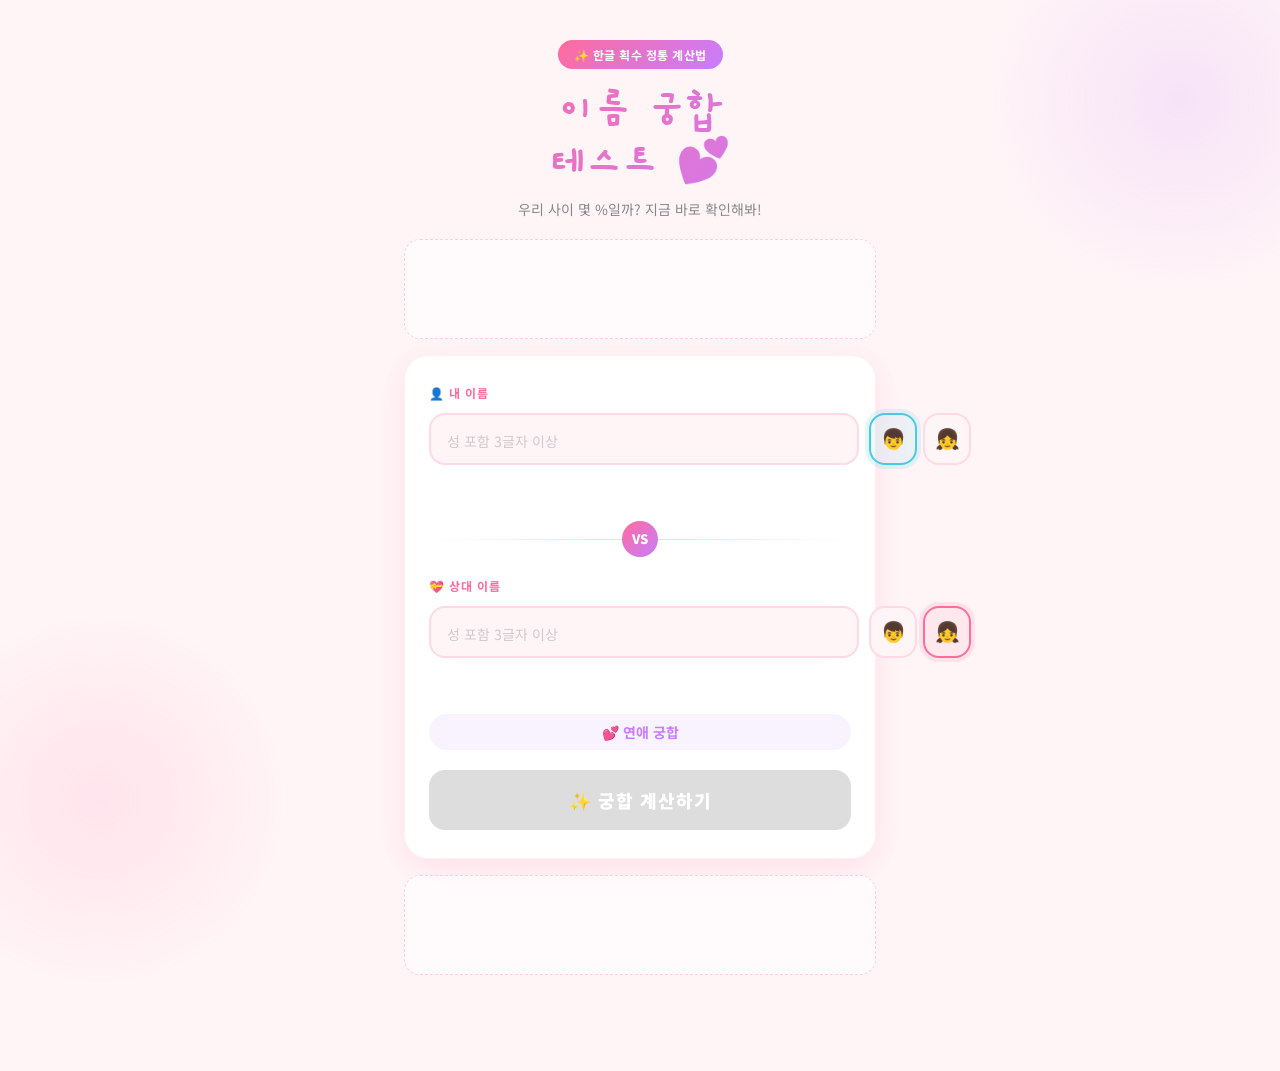
==== result.html @ c853cb2a "Add files via upload" ====
<!DOCTYPE html>
<html lang="ko">
<head>
  <meta charset="UTF-8">
  <meta name="viewport" content="width=device-width, initial-scale=1.0, maximum-scale=1.0">
  <title>이름 궁합 결과 💕 | name.dozard.com</title>
  <meta name="description" content="이름 궁합 테스트 결과를 확인해보세요!">
  <meta property="og:title" content="이름 궁합 테스트 결과 💕">
  <meta property="og:description" content="우리 궁합 몇 %? 지금 바로 확인해봐!">
  <meta property="og:image" content="https://name.dozard.com/assets/img/og.png">
  <meta property="og:url" content="https://name.dozard.com">
  <link rel="stylesheet" href="assets/css/style.css">
  <script async src="https://pagead2.googlesyndication.com/pagead/js/adsbygoogle.js?client=ca-pub-5636953164692974" crossorigin="anonymous"></script>
  <!-- 카카오 SDK -->
  <script src="https://t1.kakaocdn.net/kakao_js_sdk/2.7.2/kakao.min.js" crossorigin="anonymous"></script>

  <style>
    /* 하트 게이지 SVG 애니메이션 */
    .heart-fill {
      transition: stroke-dashoffset 1.5s cubic-bezier(0.4, 0, 0.2, 1);
    }

    /* 컨페티 */
    @keyframes confettiFall {
      0% { transform: translateY(-10px) rotate(0deg); opacity: 1; }
      100% { transform: translateY(100vh) rotate(720deg); opacity: 0; }
    }

    .confetti {
      position: fixed;
      width: 10px;
      height: 10px;
      border-radius: 2px;
      animation: confettiFall linear forwards;
      z-index: 9998;
      pointer-events: none;
    }

    /* 결과 카드 등장 */
    .result-card-animate {
      animation: resultCardIn 0.6s cubic-bezier(0.175, 0.885, 0.32, 1.275);
    }

    @keyframes resultCardIn {
      from { transform: scale(0.8) translateY(30px); opacity: 0; }
      to { transform: scale(1) translateY(0); opacity: 1; }
    }

    /* 점수 카운트업 */
    .score-countup {
      animation: scoreIn 0.5s ease;
    }

    @keyframes scoreIn {
      from { transform: scale(0.5); opacity: 0; }
      to { transform: scale(1); opacity: 1; }
    }

    /* 낮은점수 흔들기 */
    @keyframes shake {
      0%, 100% { transform: translateX(0); }
      20% { transform: translateX(-8px); }
      40% { transform: translateX(8px); }
      60% { transform: translateX(-6px); }
      80% { transform: translateX(6px); }
    }

    .shake { animation: shake 0.5s ease; }

    /* 게이지 바 */
    .gauge-wrap {
      margin: 0 auto 20px;
      width: 100%;
    }

    .gauge-bar-bg {
      background: #f0f0f0;
      border-radius: 100px;
      height: 20px;
      overflow: hidden;
      margin-bottom: 8px;
    }

    .gauge-bar-fill {
      height: 100%;
      border-radius: 100px;
      width: 0%;
      transition: width 1.5s cubic-bezier(0.4, 0, 0.2, 1);
      position: relative;
      overflow: hidden;
    }

    .gauge-bar-fill::after {
      content: '';
      position: absolute;
      top: 0; left: -100%;
      width: 100%; height: 100%;
      background: linear-gradient(90deg, transparent, rgba(255,255,255,0.4), transparent);
      animation: shimmer 2s infinite;
    }

    @keyframes shimmer {
      to { left: 100%; }
    }

    .gauge-score {
      text-align: right;
      font-family: 'Gaegu', cursive;
      font-size: 28px;
      font-weight: 700;
      color: var(--dark);
    }

    /* 다시하기 */
    .retry-section {
      text-align: center;
      margin-top: 8px;
    }

    /* 관련 콘텐츠 */
    .related-section {
      margin-top: 8px;
    }

    .related-title {
      font-size: 13px;
      font-weight: 700;
      color: var(--gray);
      margin-bottom: 10px;
      text-align: center;
    }

    .related-cards {
      display: flex;
      gap: 8px;
    }

    .related-card {
      flex: 1;
      background: white;
      border-radius: var(--radius-sm);
      padding: 16px 12px;
      text-align: center;
      box-shadow: 0 4px 12px rgba(255,107,157,0.1);
      border: 1.5px solid rgba(255,107,157,0.1);
      cursor: pointer;
      transition: all 0.2s;
      text-decoration: none;
      color: var(--dark);
    }

    .related-card:active { transform: scale(0.97); }

    .related-card .rc-emoji { font-size: 24px; margin-bottom: 6px; }
    .related-card .rc-title { font-size: 12px; font-weight: 700; }
    .related-card .rc-sub { font-size: 11px; color: var(--gray); }
  </style>
</head>
<body>

<!-- 파티클 컨테이너 -->
<div class="particles" id="particles"></div>

<div class="container">

  <!-- 헤더 -->
  <div class="header" style="padding: 28px 0 16px;">
    <div class="header-badge">✨ 궁합 결과</div>
    <h1 style="font-size:28px;">이름 궁합<br>결과 발표! 💕</h1>
  </div>

  <!-- 상단 배너 광고 -->
  <div class="ad-banner">
    <ins class="adsbygoogle"
         style="display:block"
         data-ad-client="ca-pub-5636953164692974"
         data-ad-slot="RESULT_TOP_BANNER_SLOT_ID"
         data-ad-format="auto"
         data-full-width-responsive="true"></ins>
    <script>(adsbygoogle = window.adsbygoogle || []).push({});</script>
  </div>

  <!-- 결과 카드 -->
  <div class="card result-card-animate" id="resultCard" style="display:none;">

    <!-- 궁합 타입 -->
    <div class="result-type-badge" id="resultTypeBadge">💕 연애 궁합</div>

    <!-- 이름 -->
    <div class="result-names" id="resultNames">
      <span id="rName1">-</span>
      <span class="connector">♥</span>
      <span id="rName2">-</span>
    </div>

    <!-- 게이지 바 -->
    <div class="gauge-wrap">
      <div class="gauge-bar-bg">
        <div class="gauge-bar-fill" id="gaugeBar"></div>
      </div>
      <div class="gauge-score" id="gaugeScore">0%</div>
    </div>

    <!-- 이모지 -->
    <span class="result-emoji" id="resultEmoji">💕</span>

    <!-- 등급 -->
    <div class="result-grade" id="resultGrade" style="color: var(--pink);">-</div>

    <!-- 설명 -->
    <div class="result-desc" id="resultDesc">-</div>

    <!-- 액션 버튼 -->
    <div class="action-btns">
      <button class="action-btn btn-kakao" onclick="onKakaoShare()">
        <img src="https://developers.kakao.com/assets/img/about/logos/kakaotalksharing/kakaotalk_sharing_btn_medium.png"
             style="width:20px;height:20px;" alt="카카오"> 카카오 공유
      </button>
      <button class="action-btn btn-save" onclick="onSaveImage()">
        📸 이미지 저장
      </button>
    </div>
    <div style="margin-top:8px;">
      <button class="action-btn btn-retry" onclick="goHome()" style="width:100%;">
        🔄 다른 이름으로 테스트하기
      </button>
    </div>

  </div>

  <!-- 중간 배너 광고 -->
  <div class="ad-banner">
    <ins class="adsbygoogle"
         style="display:block"
         data-ad-client="ca-pub-5636953164692974"
         data-ad-slot="RESULT_MID_BANNER_SLOT_ID"
         data-ad-format="auto"
         data-full-width-responsive="true"></ins>
    <script>(adsbygoogle = window.adsbygoogle || []).push({});</script>
  </div>

  <!-- 관련 콘텐츠 -->
  <div class="related-section">
    <div class="related-title">✨ 다른 테스트도 해보기</div>
    <div class="related-cards">
      <a class="related-card" href="index.html">
        <div class="rc-emoji">💕</div>
        <div class="rc-title">이름 궁합</div>
        <div class="rc-sub">다시 테스트</div>
      </a>
      <a class="related-card" href="#">
        <div class="rc-emoji">⭐</div>
        <div class="rc-title">별자리 궁합</div>
        <div class="rc-sub">준비 중</div>
      </a>
      <a class="related-card" href="#">
        <div class="rc-emoji">🩸</div>
        <div class="rc-title">혈액형 궁합</div>
        <div class="rc-sub">준비 중</div>
      </a>
    </div>
  </div>

  <!-- 하단 배너 -->
  <div class="ad-banner" style="margin-top:16px;">
    <ins class="adsbygoogle"
         style="display:block"
         data-ad-client="ca-pub-5636953164692974"
         data-ad-slot="RESULT_BOTTOM_BANNER_SLOT_ID"
         data-ad-format="auto"
         data-full-width-responsive="true"></ins>
    <script>(adsbygoogle = window.adsbygoogle || []).push({});</script>
  </div>

</div>

<script src="assets/js/hangul.js"></script>
<script src="assets/js/canvas.js"></script>
<script src="assets/js/kakao.js"></script>
<script>
  let resultData = {};

  window.addEventListener('DOMContentLoaded', () => {
    const params = getUrlParams();
    const name1 = params.name1;
    const name2 = params.name2;
    const g1 = params.gender1;
    const g2 = params.gender2;

    // score가 URL에 없으면 직접 계산
    let score;
    const urlScore = new URLSearchParams(window.location.search).get('s');
    if (urlScore !== null) {
      score = parseInt(urlScore);
    } else {
      const calc = calcCompatibility(name1, name2);
      score = calc.score;
    }

    if (!name1 || !name2) {
      window.location.href = 'index.html';
      return;
    }

    const grade = getGrade(score, g1, g2);

    // 데이터 저장
    resultData = { name1, name2, score, grade, g1, g2 };

    // UI 렌더링
    renderResult(name1, name2, score, grade);

    // 로컬 스토리지에 기록 저장
    saveHistory(name1, name2, score, grade.grade, g1, g2);
  });

  function renderResult(name1, name2, score, grade) {
    // 이름
    document.getElementById('rName1').textContent = name1;
    document.getElementById('rName2').textContent = name2;

    // 궁합 타입 뱃지
    const badge = document.getElementById('resultTypeBadge');
    badge.textContent = grade.type;

    // 남녀 궁합이면 커넥터를 ♥, 우정이면 🤝
    const type = `${resultData.g1}-${resultData.g2}`;
    const connector = document.querySelector('.connector');
    if (type === 'M-M' || type === 'F-F') {
      connector.textContent = '🤝';
    }

    // 이모지
    document.getElementById('resultEmoji').textContent = grade.emoji;

    // 등급
    const gradeEl = document.getElementById('resultGrade');
    gradeEl.textContent = grade.grade;
    gradeEl.style.color = grade.color;

    // 설명
    document.getElementById('resultDesc').textContent = `"${grade.desc}"`;

    // 카드 표시
    document.getElementById('resultCard').style.display = 'block';

    // 게이지 애니메이션
    setTimeout(() => animateGauge(score, grade.color), 300);

    // 점수에 따라 컨페티 or 흔들기
    if (score >= 65) {
      setTimeout(launchConfetti, 600);
    } else if (score < 30) {
      setTimeout(() => {
        document.getElementById('resultCard').classList.add('shake');
      }, 600);
    }
  }

  // 게이지 바 애니메이션
  function animateGauge(score, color) {
    const bar = document.getElementById('gaugeBar');
    const scoreEl = document.getElementById('gaugeScore');

    // 색상 설정
    let barColor;
    if (score >= 65) barColor = `linear-gradient(90deg, #FF6B9D, #C77DFF)`;
    else if (score >= 40) barColor = `linear-gradient(90deg, #FFD166, #FF9E00)`;
    else barColor = `linear-gradient(90deg, #748DA6, #4A6275)`;

    bar.style.background = barColor;
    bar.style.width = `${score}%`;

    // 카운트업
    let current = 0;
    const step = score / 60;
    const counter = setInterval(() => {
      current = Math.min(current + step, score);
      scoreEl.textContent = `${Math.floor(current)}%`;
      if (current >= score) {
        scoreEl.textContent = `${score}%`;
        clearInterval(counter);
      }
    }, 25);
  }

  // 컨페티 효과
  function launchConfetti() {
    const colors = ['#FF6B9D', '#C77DFF', '#48CAE4', '#FFD166', '#FF8FAB'];
    const emojis = ['💕', '✨', '🌸', '💘', '⭐'];

    for (let i = 0; i < 30; i++) {
      setTimeout(() => {
        const el = document.createElement('div');
        el.className = 'confetti';
        el.style.left = `${Math.random() * 100}vw`;
        el.style.top = '-20px';
        el.style.background = colors[Math.floor(Math.random() * colors.length)];
        el.style.animationDuration = `${1.5 + Math.random() * 2}s`;
        el.style.animationDelay = `${Math.random() * 0.5}s`;

        if (Math.random() > 0.7) {
          el.style.background = 'transparent';
          el.style.fontSize = '18px';
          el.textContent = emojis[Math.floor(Math.random() * emojis.length)];
        }

        document.body.appendChild(el);
        setTimeout(() => el.remove(), 4000);
      }, i * 60);
    }
  }

  // 히스토리 저장
  function saveHistory(name1, name2, score, grade, g1, g2) {
    const history = JSON.parse(localStorage.getItem('nameHistory') || '[]');
    history.unshift({ name1, name2, score, grade, g1, g2, date: new Date().toLocaleDateString('ko-KR') });
    if (history.length > 10) history.pop();
    localStorage.setItem('nameHistory', JSON.stringify(history));
  }

  // 카카오 공유
  function onKakaoShare() {
    const { name1, name2, score, grade } = resultData;
    shareKakao(name1, name2, score, grade.grade, grade.emoji);
  }

  // 이미지 저장
  function onSaveImage() {
    const { name1, name2, score, grade } = resultData;
    const type = `${resultData.g1}-${resultData.g2}`;
    saveResultImage(name1, name2, score, grade.grade, grade.emoji, grade.desc, grade.type);
    showToast('이미지 저장 중... 💕');
  }

  // 홈으로
  function goHome() {
    window.location.href = 'index.html';
  }
</script>
</body>
</html>
---- assets/css/style.css ----
@import url('https://fonts.googleapis.com/css2?family=Noto+Sans+KR:wght@400;500;700;900&family=Gaegu:wght@400;700&display=swap');

:root {
  --pink: #FF6B9D;
  --pink-light: #FFB3CC;
  --purple: #C77DFF;
  --purple-light: #E0B0FF;
  --mint: #48CAE4;
  --mint-light: #ADE8F4;
  --yellow: #FFD166;
  --bg: #FFF5F7;
  --bg2: #FFF0F5;
  --white: #FFFFFF;
  --dark: #2D2D2D;
  --gray: #888;
  --card-shadow: 0 8px 32px rgba(255,107,157,0.15);
  --radius: 24px;
  --radius-sm: 16px;
}

* {
  margin: 0;
  padding: 0;
  box-sizing: border-box;
  -webkit-tap-highlight-color: transparent;
}

html { scroll-behavior: smooth; }

body {
  font-family: 'Noto Sans KR', sans-serif;
  background: var(--bg);
  color: var(--dark);
  min-height: 100vh;
  overflow-x: hidden;
}

/* 배경 버블 장식 */
body::before {
  content: '';
  position: fixed;
  top: -100px;
  right: -100px;
  width: 400px;
  height: 400px;
  background: radial-gradient(circle, rgba(199,125,255,0.15) 0%, transparent 70%);
  pointer-events: none;
  z-index: 0;
}

body::after {
  content: '';
  position: fixed;
  bottom: -100px;
  left: -100px;
  width: 400px;
  height: 400px;
  background: radial-gradient(circle, rgba(255,107,157,0.12) 0%, transparent 70%);
  pointer-events: none;
  z-index: 0;
}

.container {
  max-width: 480px;
  margin: 0 auto;
  padding: 0 20px 80px;
  position: relative;
  z-index: 1;
}

/* 헤더 */
.header {
  text-align: center;
  padding: 40px 0 20px;
}

.header-badge {
  display: inline-block;
  background: linear-gradient(135deg, var(--pink), var(--purple));
  color: white;
  font-size: 12px;
  font-weight: 700;
  padding: 6px 16px;
  border-radius: 100px;
  margin-bottom: 16px;
  letter-spacing: 0.5px;
  animation: float 3s ease-in-out infinite;
}

@keyframes float {
  0%, 100% { transform: translateY(0); }
  50% { transform: translateY(-4px); }
}

.header h1 {
  font-family: 'Gaegu', cursive;
  font-size: 36px;
  font-weight: 700;
  background: linear-gradient(135deg, var(--pink) 0%, var(--purple) 100%);
  -webkit-background-clip: text;
  -webkit-text-fill-color: transparent;
  background-clip: text;
  line-height: 1.2;
  margin-bottom: 8px;
}

.header-sub {
  font-size: 14px;
  color: var(--gray);
  font-weight: 400;
}

/* 카드 */
.card {
  background: var(--white);
  border-radius: var(--radius);
  padding: 28px 24px;
  box-shadow: var(--card-shadow);
  margin-bottom: 16px;
  border: 1.5px solid rgba(255,107,157,0.1);
}

/* 섹션 레이블 */
.section-label {
  font-size: 12px;
  font-weight: 700;
  color: var(--pink);
  letter-spacing: 1px;
  text-transform: uppercase;
  margin-bottom: 12px;
  display: flex;
  align-items: center;
  gap: 6px;
}

/* 입력 필드 */
.input-group {
  margin-bottom: 20px;
}

.input-row {
  display: flex;
  gap: 10px;
  align-items: center;
}

.name-input {
  flex: 1;
  height: 52px;
  border: 2px solid rgba(255,107,157,0.2);
  border-radius: var(--radius-sm);
  padding: 0 16px;
  font-size: 18px;
  font-family: 'Noto Sans KR', sans-serif;
  font-weight: 700;
  color: var(--dark);
  background: var(--bg);
  outline: none;
  transition: all 0.2s;
  letter-spacing: 2px;
}

.name-input:focus {
  border-color: var(--pink);
  background: white;
  box-shadow: 0 0 0 4px rgba(255,107,157,0.1);
}

.name-input::placeholder {
  color: #ccc;
  font-weight: 400;
  letter-spacing: 0;
  font-size: 14px;
}

/* 성별 선택 */
.gender-btns {
  display: flex;
  gap: 6px;
}

.gender-btn {
  width: 48px;
  height: 52px;
  border-radius: var(--radius-sm);
  border: 2px solid rgba(255,107,157,0.2);
  background: var(--bg);
  font-size: 20px;
  cursor: pointer;
  transition: all 0.2s;
  display: flex;
  align-items: center;
  justify-content: center;
  position: relative;
}

.gender-btn:active { transform: scale(0.95); }

.gender-btn.active-M {
  border-color: #48CAE4;
  background: rgba(72,202,228,0.1);
  box-shadow: 0 0 0 4px rgba(72,202,228,0.15);
}

.gender-btn.active-F {
  border-color: var(--pink);
  background: rgba(255,107,157,0.1);
  box-shadow: 0 0 0 4px rgba(255,107,157,0.15);
}

/* 획수 미리보기 */
.strokes-preview {
  display: flex;
  gap: 8px;
  margin-top: 8px;
  min-height: 28px;
  align-items: center;
  flex-wrap: wrap;
}

.stroke-chip {
  display: inline-flex;
  align-items: center;
  gap: 3px;
  background: linear-gradient(135deg, rgba(255,107,157,0.1), rgba(199,125,255,0.1));
  border-radius: 100px;
  padding: 3px 10px;
  font-size: 13px;
  color: var(--purple);
  font-weight: 700;
  animation: popIn 0.2s cubic-bezier(0.175, 0.885, 0.32, 1.275);
}

@keyframes popIn {
  from { transform: scale(0); opacity: 0; }
  to { transform: scale(1); opacity: 1; }
}

.stroke-chip .char { color: var(--dark); font-weight: 400; }

/* VS 구분선 */
.vs-divider {
  text-align: center;
  margin: 4px 0 20px;
  position: relative;
}

.vs-divider::before {
  content: '';
  position: absolute;
  top: 50%;
  left: 0;
  right: 0;
  height: 1px;
  background: linear-gradient(90deg, transparent, rgba(255,107,157,0.3), transparent);
}

.vs-badge {
  display: inline-block;
  background: linear-gradient(135deg, var(--pink), var(--purple));
  color: white;
  font-size: 13px;
  font-weight: 900;
  width: 36px;
  height: 36px;
  border-radius: 50%;
  line-height: 36px;
  position: relative;
  animation: pulse 2s ease-in-out infinite;
}

@keyframes pulse {
  0%, 100% { box-shadow: 0 0 0 0 rgba(255,107,157,0.4); }
  50% { box-shadow: 0 0 0 8px rgba(255,107,157,0); }
}

/* 궁합 타입 표시 */
.compat-type {
  text-align: center;
  font-size: 14px;
  font-weight: 700;
  color: var(--purple);
  margin-bottom: 20px;
  padding: 8px 16px;
  background: rgba(199,125,255,0.1);
  border-radius: 100px;
  display: inline-block;
  width: 100%;
  transition: all 0.3s;
}

/* 계산 버튼 */
.calc-btn {
  width: 100%;
  height: 60px;
  background: linear-gradient(135deg, var(--pink) 0%, var(--purple) 100%);
  color: white;
  border: none;
  border-radius: var(--radius-sm);
  font-size: 18px;
  font-weight: 900;
  font-family: 'Noto Sans KR', sans-serif;
  cursor: pointer;
  transition: all 0.2s;
  letter-spacing: 1px;
  position: relative;
  overflow: hidden;
}

.calc-btn::before {
  content: '';
  position: absolute;
  top: 0; left: -100%;
  width: 100%; height: 100%;
  background: linear-gradient(90deg, transparent, rgba(255,255,255,0.2), transparent);
  transition: left 0.5s;
}

.calc-btn:hover::before { left: 100%; }
.calc-btn:active { transform: scale(0.98); }

.calc-btn:disabled {
  background: #ddd;
  cursor: not-allowed;
}

/* ===== 애니메이션 섹션 ===== */
.animation-section {
  display: none;
}

.animation-section.show {
  display: block;
  animation: fadeInUp 0.4s ease;
}

@keyframes fadeInUp {
  from { opacity: 0; transform: translateY(20px); }
  to { opacity: 1; transform: translateY(0); }
}

/* 로딩 멘트 */
.loading-text {
  text-align: center;
  font-size: 15px;
  color: var(--gray);
  margin-bottom: 20px;
  min-height: 24px;
  font-weight: 500;
}

.loading-text span {
  display: inline-block;
  animation: fadeText 0.5s ease;
}

@keyframes fadeText {
  from { opacity: 0; transform: translateY(8px); }
  to { opacity: 1; transform: translateY(0); }
}

/* 획수 계산 과정 */
.calc-process {
  background: white;
  border-radius: var(--radius);
  padding: 24px;
  box-shadow: var(--card-shadow);
  border: 1.5px solid rgba(255,107,157,0.1);
  margin-bottom: 16px;
  overflow-x: auto;
}

.calc-row {
  display: flex;
  justify-content: center;
  gap: 8px;
  margin-bottom: 4px;
  opacity: 0;
  transform: translateY(10px);
  transition: all 0.4s cubic-bezier(0.175, 0.885, 0.32, 1.275);
}

.calc-row.visible {
  opacity: 1;
  transform: translateY(0);
}

.calc-num {
  width: 40px;
  height: 40px;
  background: linear-gradient(135deg, rgba(255,107,157,0.15), rgba(199,125,255,0.15));
  border-radius: 12px;
  display: flex;
  align-items: center;
  justify-content: center;
  font-size: 18px;
  font-weight: 900;
  color: var(--dark);
  font-family: 'Gaegu', cursive;
  transition: all 0.3s;
}

.calc-num.highlight {
  background: linear-gradient(135deg, var(--pink), var(--purple));
  color: white;
  transform: scale(1.1);
  box-shadow: 0 4px 12px rgba(255,107,157,0.4);
}

.calc-num.name1 {
  background: linear-gradient(135deg, rgba(72,202,228,0.2), rgba(72,202,228,0.1));
  color: #0077B6;
}

.calc-num.name2 {
  background: linear-gradient(135deg, rgba(255,107,157,0.2), rgba(255,107,157,0.1));
  color: var(--pink);
}

/* 브라켓 연결선 */
.bracket-row {
  display: flex;
  justify-content: center;
  gap: 8px;
  margin-bottom: 4px;
  opacity: 0;
  transition: opacity 0.3s;
}

.bracket-row.visible { opacity: 1; }

.bracket-item {
  width: 40px;
  height: 20px;
  display: flex;
  align-items: center;
  justify-content: center;
}

.bracket-line {
  width: 44px;
  height: 12px;
  border: 2px solid rgba(255,107,157,0.4);
  border-bottom: none;
  border-radius: 4px 4px 0 0;
}

/* 결과보기 버튼 */
.result-btn-wrap {
  text-align: center;
  display: none;
}

.result-btn-wrap.show {
  display: block;
  animation: fadeInUp 0.5s ease;
}

.result-btn {
  display: inline-flex;
  align-items: center;
  gap: 10px;
  background: linear-gradient(135deg, var(--pink) 0%, var(--purple) 100%);
  color: white;
  border: none;
  border-radius: 100px;
  padding: 18px 40px;
  font-size: 18px;
  font-weight: 900;
  font-family: 'Noto Sans KR', sans-serif;
  cursor: pointer;
  animation: heartbeat 1.5s ease-in-out infinite;
  box-shadow: 0 8px 24px rgba(255,107,157,0.4);
  text-decoration: none;
}

@keyframes heartbeat {
  0%, 100% { transform: scale(1); box-shadow: 0 8px 24px rgba(255,107,157,0.4); }
  50% { transform: scale(1.05); box-shadow: 0 12px 32px rgba(255,107,157,0.6); }
}

.result-btn:active { transform: scale(0.97) !important; }

/* 광고 영역 */
.ad-banner {
  background: rgba(255,255,255,0.6);
  border: 1px dashed rgba(255,107,157,0.3);
  border-radius: var(--radius-sm);
  padding: 12px;
  text-align: center;
  margin-bottom: 16px;
  min-height: 100px;
  display: flex;
  align-items: center;
  justify-content: center;
}

/* ===== 결과 페이지 ===== */
.result-section {
  display: none;
}

.result-section.show {
  display: block;
  animation: fadeInUp 0.5s ease;
}

.result-card {
  background: white;
  border-radius: var(--radius);
  padding: 32px 24px;
  box-shadow: var(--card-shadow);
  text-align: center;
  border: 1.5px solid rgba(255,107,157,0.15);
  margin-bottom: 16px;
  position: relative;
  overflow: hidden;
}

.result-card::before {
  content: '';
  position: absolute;
  top: 0; left: 0; right: 0;
  height: 4px;
  background: linear-gradient(90deg, var(--pink), var(--purple), var(--mint));
}

.result-names {
  font-size: 22px;
  font-weight: 900;
  margin-bottom: 24px;
  color: var(--dark);
  letter-spacing: 1px;
}

.result-names .connector {
  color: var(--pink);
  margin: 0 8px;
}

/* 하트 게이지 */
.heart-gauge-wrap {
  margin: 0 auto 24px;
  width: 160px;
  position: relative;
}

.heart-svg {
  width: 160px;
  height: 144px;
}

.heart-score-text {
  position: absolute;
  top: 50%;
  left: 50%;
  transform: translate(-50%, -50%);
  font-family: 'Gaegu', cursive;
  font-size: 36px;
  font-weight: 700;
  color: white;
  text-shadow: 0 2px 8px rgba(0,0,0,0.2);
}

/* 결과 등급 */
.result-grade {
  font-family: 'Gaegu', cursive;
  font-size: 32px;
  font-weight: 700;
  margin-bottom: 8px;
}

.result-emoji {
  font-size: 40px;
  margin-bottom: 12px;
  display: block;
  animation: bounceIn 0.6s cubic-bezier(0.175, 0.885, 0.32, 1.275);
}

@keyframes bounceIn {
  from { transform: scale(0); }
  to { transform: scale(1); }
}

.result-type-badge {
  display: inline-block;
  background: rgba(199,125,255,0.1);
  color: var(--purple);
  font-size: 13px;
  font-weight: 700;
  padding: 6px 16px;
  border-radius: 100px;
  margin-bottom: 16px;
}

.result-desc {
  font-size: 15px;
  color: var(--gray);
  line-height: 1.6;
  background: var(--bg);
  border-radius: var(--radius-sm);
  padding: 16px;
  margin-bottom: 24px;
}

/* 액션 버튼들 */
.action-btns {
  display: flex;
  gap: 10px;
  flex-wrap: wrap;
}

.action-btn {
  flex: 1;
  min-width: 120px;
  height: 48px;
  border-radius: var(--radius-sm);
  border: none;
  font-size: 14px;
  font-weight: 700;
  font-family: 'Noto Sans KR', sans-serif;
  cursor: pointer;
  transition: all 0.2s;
  display: flex;
  align-items: center;
  justify-content: center;
  gap: 6px;
}

.action-btn:active { transform: scale(0.97); }

.btn-kakao {
  background: #FEE500;
  color: #3A1D1D;
}

.btn-save {
  background: linear-gradient(135deg, var(--pink), var(--purple));
  color: white;
}

.btn-retry {
  background: var(--bg);
  color: var(--dark);
  border: 1.5px solid rgba(0,0,0,0.1);
  width: 100%;
  flex: unset;
  margin-top: 4px;
}

/* 파티클 */
.particles {
  position: fixed;
  top: 0; left: 0;
  width: 100%; height: 100%;
  pointer-events: none;
  z-index: 999;
}

.particle {
  position: absolute;
  font-size: 20px;
  animation: particleFall 2s ease-out forwards;
}

@keyframes particleFall {
  0% { transform: translateY(-20px) rotate(0deg); opacity: 1; }
  100% { transform: translateY(100vh) rotate(720deg); opacity: 0; }
}

/* 인터스티셜 오버레이 */
.interstitial-overlay {
  display: none;
  position: fixed;
  top: 0; left: 0;
  width: 100%; height: 100%;
  background: rgba(0,0,0,0.85);
  z-index: 9999;
  align-items: center;
  justify-content: center;
  flex-direction: column;
}

.interstitial-overlay.show {
  display: flex;
  animation: fadeIn 0.3s ease;
}

@keyframes fadeIn {
  from { opacity: 0; }
  to { opacity: 1; }
}

.interstitial-inner {
  width: 90%;
  max-width: 400px;
  background: white;
  border-radius: var(--radius);
  padding: 24px;
  position: relative;
}

.interstitial-timer {
  text-align: right;
  font-size: 13px;
  color: var(--gray);
  margin-bottom: 12px;
}

.interstitial-skip {
  display: none;
  width: 100%;
  margin-top: 12px;
  height: 44px;
  background: var(--bg);
  border: none;
  border-radius: var(--radius-sm);
  font-size: 14px;
  font-weight: 700;
  font-family: 'Noto Sans KR', sans-serif;
  cursor: pointer;
  color: var(--dark);
}

.interstitial-skip.show { display: block; }

/* 반응형 */
@media (min-width: 768px) {
  .container {
    max-width: 520px;
    padding: 0 24px 80px;
  }

  .header h1 { font-size: 44px; }
  .calc-num { width: 48px; height: 48px; font-size: 20px; }
}

@media (max-width: 360px) {
  .calc-num { width: 34px; height: 34px; font-size: 15px; }
  .header h1 { font-size: 30px; }
}

/* 스크롤바 커스텀 */
::-webkit-scrollbar { width: 6px; }
::-webkit-scrollbar-track { background: var(--bg); }
::-webkit-scrollbar-thumb { background: var(--pink-light); border-radius: 3px; }
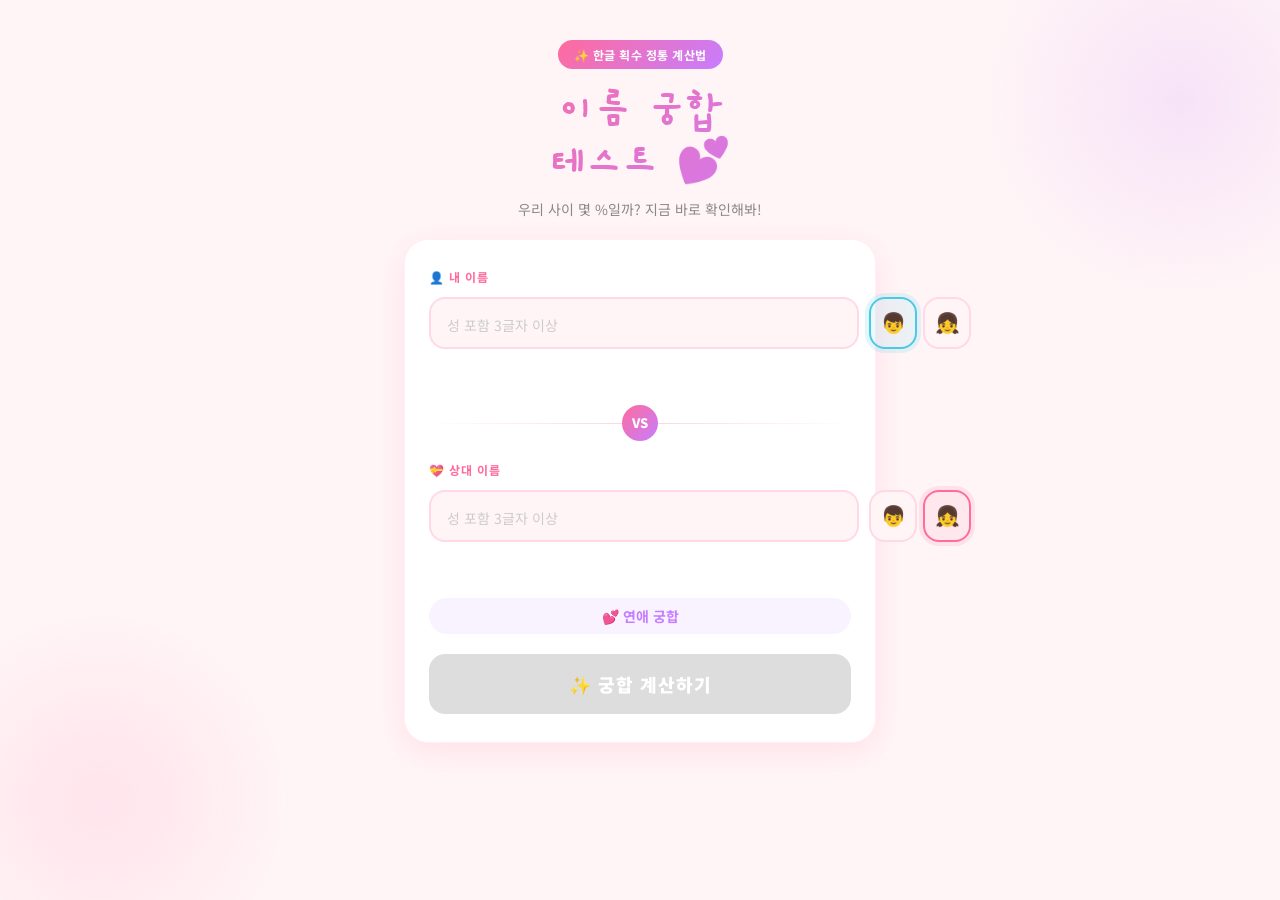
==== commit 2e6797a4: "Add files via upload" ====
--- a/result.html
+++ b/result.html
@@ -10,22 +10,22 @@
   <meta property="og:image" content="https://name.dozard.com/assets/img/og.png">
   <meta property="og:url" content="https://name.dozard.com">
   <link rel="stylesheet" href="assets/css/style.css">
+  <!-- AdSense 자동광고 -->
   <script async src="https://pagead2.googlesyndication.com/pagead/js/adsbygoogle.js?client=ca-pub-5636953164692974" crossorigin="anonymous"></script>
+  <script>
+    (adsbygoogle = window.adsbygoogle || []).push({
+      google_ad_client: "ca-pub-5636953164692974",
+      enable_page_level_ads: true
+    });
+  </script>
   <!-- 카카오 SDK -->
   <script src="https://t1.kakaocdn.net/kakao_js_sdk/2.7.2/kakao.min.js" crossorigin="anonymous"></script>
 
   <style>
-    /* 하트 게이지 SVG 애니메이션 */
-    .heart-fill {
-      transition: stroke-dashoffset 1.5s cubic-bezier(0.4, 0, 0.2, 1);
-    }
-
-    /* 컨페티 */
     @keyframes confettiFall {
       0% { transform: translateY(-10px) rotate(0deg); opacity: 1; }
       100% { transform: translateY(100vh) rotate(720deg); opacity: 0; }
     }
-
     .confetti {
       position: fixed;
       width: 10px;
@@ -35,28 +35,13 @@
       z-index: 9998;
       pointer-events: none;
     }
-
-    /* 결과 카드 등장 */
     .result-card-animate {
       animation: resultCardIn 0.6s cubic-bezier(0.175, 0.885, 0.32, 1.275);
     }
-
     @keyframes resultCardIn {
       from { transform: scale(0.8) translateY(30px); opacity: 0; }
       to { transform: scale(1) translateY(0); opacity: 1; }
     }
-
-    /* 점수 카운트업 */
-    .score-countup {
-      animation: scoreIn 0.5s ease;
-    }
-
-    @keyframes scoreIn {
-      from { transform: scale(0.5); opacity: 0; }
-      to { transform: scale(1); opacity: 1; }
-    }
-
-    /* 낮은점수 흔들기 */
     @keyframes shake {
       0%, 100% { transform: translateX(0); }
       20% { transform: translateX(-8px); }
@@ -64,15 +49,8 @@
       60% { transform: translateX(-6px); }
       80% { transform: translateX(6px); }
     }
-
     .shake { animation: shake 0.5s ease; }
-
-    /* 게이지 바 */
-    .gauge-wrap {
-      margin: 0 auto 20px;
-      width: 100%;
-    }
-
+    .gauge-wrap { margin: 0 auto 20px; width: 100%; }
     .gauge-bar-bg {
       background: #f0f0f0;
       border-radius: 100px;
@@ -80,7 +58,6 @@
       overflow: hidden;
       margin-bottom: 8px;
     }
-
     .gauge-bar-fill {
       height: 100%;
       border-radius: 100px;
@@ -89,7 +66,6 @@
       position: relative;
       overflow: hidden;
     }
-
     .gauge-bar-fill::after {
       content: '';
       position: absolute;
@@ -98,11 +74,7 @@
       background: linear-gradient(90deg, transparent, rgba(255,255,255,0.4), transparent);
       animation: shimmer 2s infinite;
     }
-
-    @keyframes shimmer {
-      to { left: 100%; }
-    }
-
+    @keyframes shimmer { to { left: 100%; } }
     .gauge-score {
       text-align: right;
       font-family: 'Gaegu', cursive;
@@ -110,18 +82,7 @@
       font-weight: 700;
       color: var(--dark);
     }
-
-    /* 다시하기 */
-    .retry-section {
-      text-align: center;
-      margin-top: 8px;
-    }
-
-    /* 관련 콘텐츠 */
-    .related-section {
-      margin-top: 8px;
-    }
-
+    .related-section { margin-top: 8px; }
     .related-title {
       font-size: 13px;
       font-weight: 700;
@@ -129,12 +90,7 @@
       margin-bottom: 10px;
       text-align: center;
     }
-
-    .related-cards {
-      display: flex;
-      gap: 8px;
-    }
-
+    .related-cards { display: flex; gap: 8px; }
     .related-card {
       flex: 1;
       background: white;
@@ -148,9 +104,7 @@
       text-decoration: none;
       color: var(--dark);
     }
-
     .related-card:active { transform: scale(0.97); }
-
     .related-card .rc-emoji { font-size: 24px; margin-bottom: 6px; }
     .related-card .rc-title { font-size: 12px; font-weight: 700; }
     .related-card .rc-sub { font-size: 11px; color: var(--gray); }
@@ -158,7 +112,6 @@
 </head>
 <body>
 
-<!-- 파티클 컨테이너 -->
 <div class="particles" id="particles"></div>
 
 <div class="container">
@@ -169,31 +122,17 @@
     <h1 style="font-size:28px;">이름 궁합<br>결과 발표! 💕</h1>
   </div>
 
-  <!-- 상단 배너 광고 -->
-  <div class="ad-banner">
-    <ins class="adsbygoogle"
-         style="display:block"
-         data-ad-client="ca-pub-5636953164692974"
-         data-ad-slot="RESULT_TOP_BANNER_SLOT_ID"
-         data-ad-format="auto"
-         data-full-width-responsive="true"></ins>
-    <script>(adsbygoogle = window.adsbygoogle || []).push({});</script>
-  </div>
-
   <!-- 결과 카드 -->
   <div class="card result-card-animate" id="resultCard" style="display:none;">
 
-    <!-- 궁합 타입 -->
     <div class="result-type-badge" id="resultTypeBadge">💕 연애 궁합</div>
 
-    <!-- 이름 -->
     <div class="result-names" id="resultNames">
       <span id="rName1">-</span>
       <span class="connector">♥</span>
       <span id="rName2">-</span>
     </div>
 
-    <!-- 게이지 바 -->
     <div class="gauge-wrap">
       <div class="gauge-bar-bg">
         <div class="gauge-bar-fill" id="gaugeBar"></div>
@@ -201,16 +140,10 @@
       <div class="gauge-score" id="gaugeScore">0%</div>
     </div>
 
-    <!-- 이모지 -->
     <span class="result-emoji" id="resultEmoji">💕</span>
-
-    <!-- 등급 -->
     <div class="result-grade" id="resultGrade" style="color: var(--pink);">-</div>
-
-    <!-- 설명 -->
     <div class="result-desc" id="resultDesc">-</div>
 
-    <!-- 액션 버튼 -->
     <div class="action-btns">
       <button class="action-btn btn-kakao" onclick="onKakaoShare()">
         <img src="https://developers.kakao.com/assets/img/about/logos/kakaotalksharing/kakaotalk_sharing_btn_medium.png"
@@ -226,17 +159,6 @@
       </button>
     </div>
 
-  </div>
-
-  <!-- 중간 배너 광고 -->
-  <div class="ad-banner">
-    <ins class="adsbygoogle"
-         style="display:block"
-         data-ad-client="ca-pub-5636953164692974"
-         data-ad-slot="RESULT_MID_BANNER_SLOT_ID"
-         data-ad-format="auto"
-         data-full-width-responsive="true"></ins>
-    <script>(adsbygoogle = window.adsbygoogle || []).push({});</script>
   </div>
 
   <!-- 관련 콘텐츠 -->
@@ -261,17 +183,6 @@
     </div>
   </div>
 
-  <!-- 하단 배너 -->
-  <div class="ad-banner" style="margin-top:16px;">
-    <ins class="adsbygoogle"
-         style="display:block"
-         data-ad-client="ca-pub-5636953164692974"
-         data-ad-slot="RESULT_BOTTOM_BANNER_SLOT_ID"
-         data-ad-format="auto"
-         data-full-width-responsive="true"></ins>
-    <script>(adsbygoogle = window.adsbygoogle || []).push({});</script>
-  </div>
-
 </div>
 
 <script src="assets/js/hangul.js"></script>
@@ -287,67 +198,42 @@
     const g1 = params.gender1;
     const g2 = params.gender2;
 
-    // score가 URL에 없으면 직접 계산
-    let score;
-    const urlScore = new URLSearchParams(window.location.search).get('s');
-    if (urlScore !== null) {
-      score = parseInt(urlScore);
-    } else {
-      const calc = calcCompatibility(name1, name2);
-      score = calc.score;
-    }
-
     if (!name1 || !name2) {
       window.location.href = 'index.html';
       return;
     }
 
+    const urlScore = new URLSearchParams(window.location.search).get('s');
+    const score = urlScore !== null ? parseInt(urlScore) : calcCompatibility(name1, name2).score;
     const grade = getGrade(score, g1, g2);
 
-    // 데이터 저장
     resultData = { name1, name2, score, grade, g1, g2 };
 
-    // UI 렌더링
     renderResult(name1, name2, score, grade);
-
-    // 로컬 스토리지에 기록 저장
     saveHistory(name1, name2, score, grade.grade, g1, g2);
   });
 
   function renderResult(name1, name2, score, grade) {
-    // 이름
     document.getElementById('rName1').textContent = name1;
     document.getElementById('rName2').textContent = name2;
-
-    // 궁합 타입 뱃지
-    const badge = document.getElementById('resultTypeBadge');
-    badge.textContent = grade.type;
-
-    // 남녀 궁합이면 커넥터를 ♥, 우정이면 🤝
+    document.getElementById('resultTypeBadge').textContent = grade.type;
+
     const type = `${resultData.g1}-${resultData.g2}`;
-    const connector = document.querySelector('.connector');
     if (type === 'M-M' || type === 'F-F') {
-      connector.textContent = '🤝';
-    }
-
-    // 이모지
+      document.querySelector('.connector').textContent = '🤝';
+    }
+
     document.getElementById('resultEmoji').textContent = grade.emoji;
 
-    // 등급
     const gradeEl = document.getElementById('resultGrade');
     gradeEl.textContent = grade.grade;
     gradeEl.style.color = grade.color;
 
-    // 설명
     document.getElementById('resultDesc').textContent = `"${grade.desc}"`;
-
-    // 카드 표시
     document.getElementById('resultCard').style.display = 'block';
 
-    // 게이지 애니메이션
     setTimeout(() => animateGauge(score, grade.color), 300);
 
-    // 점수에 따라 컨페티 or 흔들기
     if (score >= 65) {
       setTimeout(launchConfetti, 600);
     } else if (score < 30) {
@@ -357,21 +243,18 @@
     }
   }
 
-  // 게이지 바 애니메이션
   function animateGauge(score, color) {
     const bar = document.getElementById('gaugeBar');
     const scoreEl = document.getElementById('gaugeScore');
 
-    // 색상 설정
     let barColor;
-    if (score >= 65) barColor = `linear-gradient(90deg, #FF6B9D, #C77DFF)`;
-    else if (score >= 40) barColor = `linear-gradient(90deg, #FFD166, #FF9E00)`;
-    else barColor = `linear-gradient(90deg, #748DA6, #4A6275)`;
+    if (score >= 65) barColor = 'linear-gradient(90deg, #FF6B9D, #C77DFF)';
+    else if (score >= 40) barColor = 'linear-gradient(90deg, #FFD166, #FF9E00)';
+    else barColor = 'linear-gradient(90deg, #748DA6, #4A6275)';
 
     bar.style.background = barColor;
     bar.style.width = `${score}%`;
 
-    // 카운트업
     let current = 0;
     const step = score / 60;
     const counter = setInterval(() => {
@@ -384,11 +267,9 @@
     }, 25);
   }
 
-  // 컨페티 효과
   function launchConfetti() {
     const colors = ['#FF6B9D', '#C77DFF', '#48CAE4', '#FFD166', '#FF8FAB'];
     const emojis = ['💕', '✨', '🌸', '💘', '⭐'];
-
     for (let i = 0; i < 30; i++) {
       setTimeout(() => {
         const el = document.createElement('div');
@@ -398,20 +279,17 @@
         el.style.background = colors[Math.floor(Math.random() * colors.length)];
         el.style.animationDuration = `${1.5 + Math.random() * 2}s`;
         el.style.animationDelay = `${Math.random() * 0.5}s`;
-
         if (Math.random() > 0.7) {
           el.style.background = 'transparent';
           el.style.fontSize = '18px';
           el.textContent = emojis[Math.floor(Math.random() * emojis.length)];
         }
-
         document.body.appendChild(el);
         setTimeout(() => el.remove(), 4000);
       }, i * 60);
     }
   }
 
-  // 히스토리 저장
   function saveHistory(name1, name2, score, grade, g1, g2) {
     const history = JSON.parse(localStorage.getItem('nameHistory') || '[]');
     history.unshift({ name1, name2, score, grade, g1, g2, date: new Date().toLocaleDateString('ko-KR') });
@@ -419,21 +297,17 @@
     localStorage.setItem('nameHistory', JSON.stringify(history));
   }
 
-  // 카카오 공유
   function onKakaoShare() {
     const { name1, name2, score, grade } = resultData;
     shareKakao(name1, name2, score, grade.grade, grade.emoji);
   }
 
-  // 이미지 저장
   function onSaveImage() {
     const { name1, name2, score, grade } = resultData;
-    const type = `${resultData.g1}-${resultData.g2}`;
     saveResultImage(name1, name2, score, grade.grade, grade.emoji, grade.desc, grade.type);
     showToast('이미지 저장 중... 💕');
   }
 
-  // 홈으로
   function goHome() {
     window.location.href = 'index.html';
   }
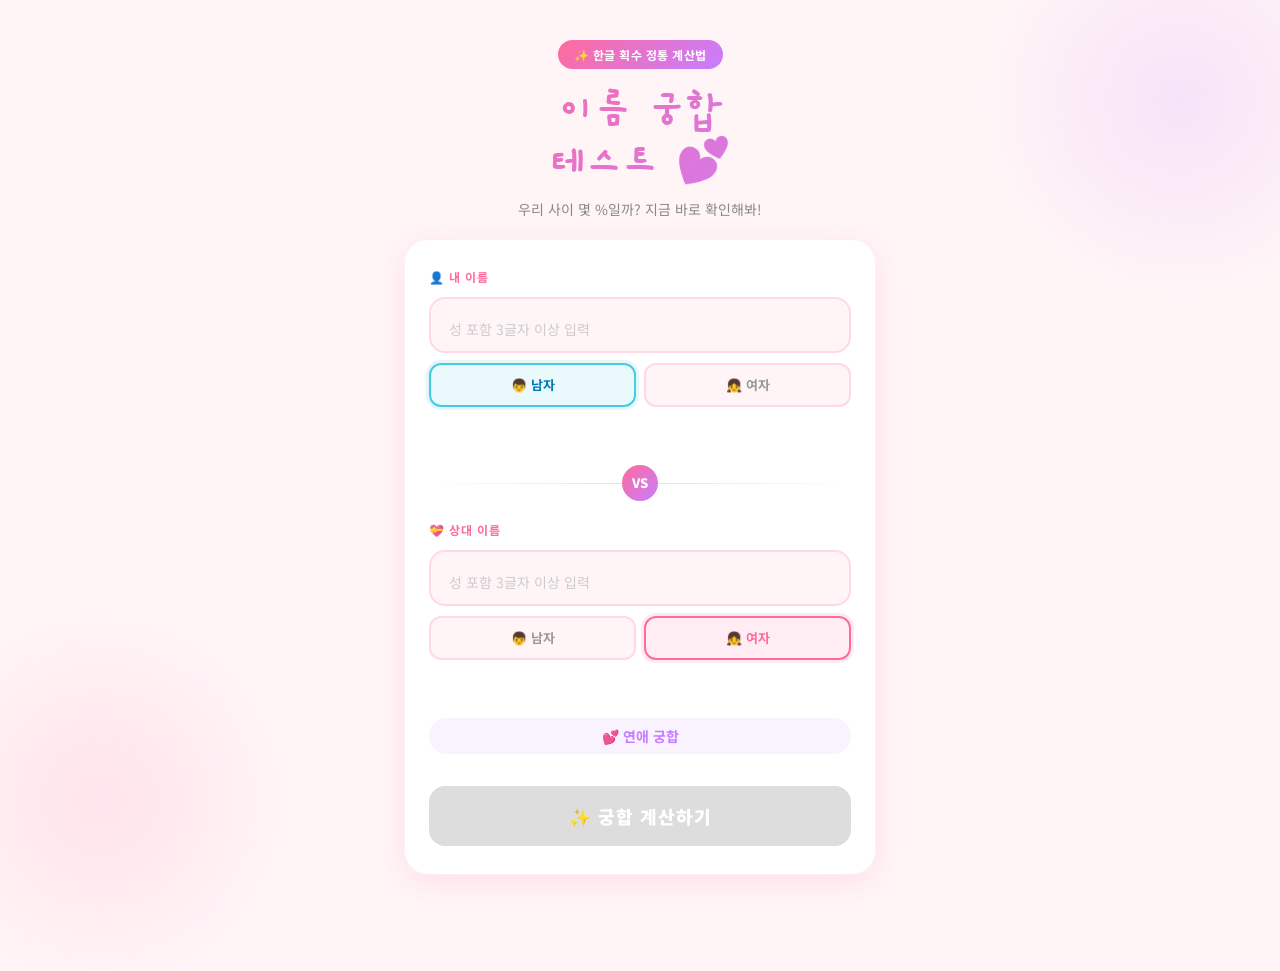
==== commit c571ba36: "Update result.html" ====
--- a/result.html
+++ b/result.html
@@ -20,6 +20,7 @@
   </script>
   <!-- 카카오 SDK -->
   <script src="https://t1.kakaocdn.net/kakao_js_sdk/2.7.2/kakao.min.js" crossorigin="anonymous"></script>
+  
 
   <style>
     @keyframes confettiFall {
